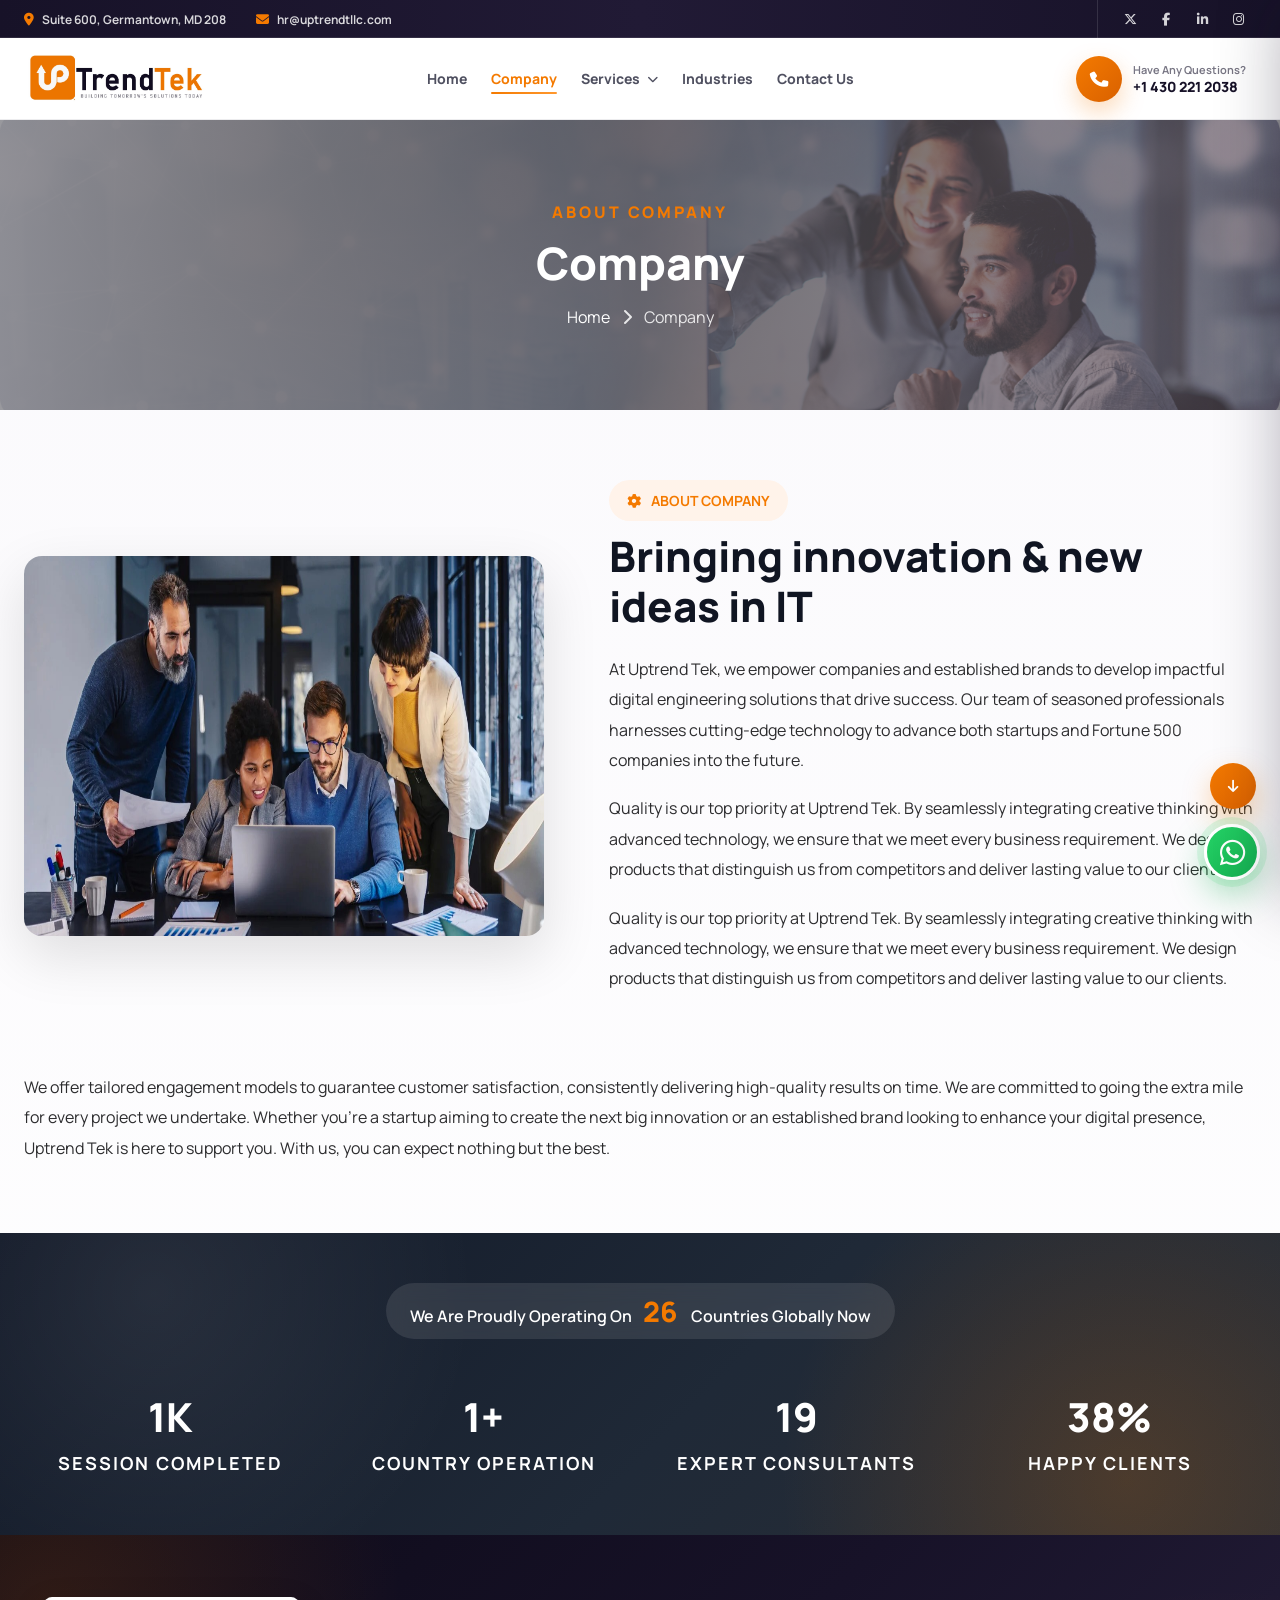
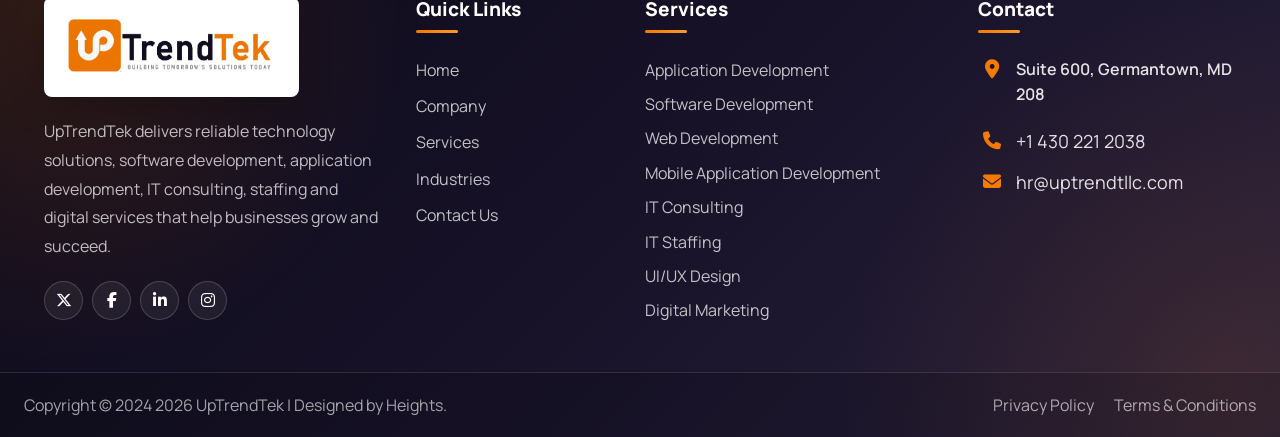
==== about.html @ aebe97e7 "first commit" ====
<!DOCTYPE html>
<html lang="en">

<head>

  <meta charset="UTF-8">

  <meta
    name="viewport"
    content="width=device-width, initial-scale=1.0">

  <title>
    About Company | UpTrendTek
  </title>
<link
  rel="icon"
  type="image/jpg"
  sizes="32x32"
  href="assets/logo.jpg"
>

  <meta
    name="description"
    content="Learn more about UpTrendTek and our technology expertise.">

  <!-- Google Font -->

  <link rel="preconnect"
    href="https://fonts.googleapis.com">

  <link rel="preconnect"
    href="https://fonts.gstatic.com"
    crossorigin>

  <link
    href="https://fonts.googleapis.com/css2?family=Manrope:wght@300;400;500;600;700;800&display=swap"
    rel="stylesheet">

  <!-- Font Awesome -->

  <link
    rel="stylesheet"
    href="https://cdnjs.cloudflare.com/ajax/libs/font-awesome/6.6.0/css/all.min.css">

  <!-- Common CSS -->

  <link
    rel="stylesheet"
    href="css/common.css">

  <link
    rel="stylesheet"
    href="css/header-footer.css">

  <!-- About CSS -->

  <link
    rel="stylesheet"
    href="css/about.css">

</head>

<body>

  <!-- Shared Header -->

  <div id="shared-header"></div>

  <main class="site-main">

    <!-- ===========================================
         BREADCRUMB
    ============================================ -->

    <section
      class="about-banner">

      <div class="about-banner-overlay"></div>

      <div
        class="container about-banner-content">

        <span class="about-banner-subtitle">

          ABOUT COMPANY

        </span>

        <h1>

          Company

        </h1>

        <nav
          class="about-breadcrumb">

          <a href="index.html">

            Home

          </a>

          <span>

            <i class="fa-solid fa-chevron-right"></i>

          </span>

          <span>

            Company

          </span>

        </nav>

      </div>

    </section>

    <!-- ===========================================
         ABOUT SECTION
    ============================================ -->

    <section
      class="about-company section-spacing">

      <div class="container">

        <div
          class="about-grid">

          <!-- LEFT -->

          <div
            class="about-image">

            <img
              src="assets/about/about-company.jpg"
              alt="About UpTrendTek">

          </div>

          <!-- RIGHT -->

          <div
            class="about-content">

            <span
              class="section-tag">

              <i class="fa-solid fa-gear"></i>

              ABOUT COMPANY

            </span>

            <h2>

              Bringing innovation &
              new ideas in IT

            </h2>

            <p>

              At Uptrend Tek, we empower companies and established brands to develop impactful digital engineering solutions that drive success. Our team of seasoned professionals harnesses cutting-edge technology to advance both startups and Fortune 500 companies into the future.

            </p>

            <p>

              Quality is our top priority at Uptrend Tek. By seamlessly integrating creative thinking with advanced technology, we ensure that we meet every business requirement. We design products that distinguish us from competitors and deliver lasting value to our clients.

            </p>

            <p>

              Quality is our top priority at Uptrend Tek. By seamlessly integrating creative thinking with advanced technology, we ensure that we meet every business requirement. We design products that distinguish us from competitors and deliver lasting value to our clients.

            </p>

          </div>

        </div>

        <!-- FULL WIDTH CONTENT -->

        <div
          class="about-full-content">

          <p>

            We offer tailored engagement models to guarantee customer satisfaction, consistently delivering high-quality results on time. We are committed to going the extra mile for every project we undertake. Whether you're a startup aiming to create the next big innovation or an established brand looking to enhance your digital presence, Uptrend Tek is here to support you. With us, you can expect nothing but the best.

          </p>

        </div>

      </div>

    </section>

    <!-- ===========================================
         COUNTERS
    ============================================ -->

    <section
      class="about-counter-section">

      <div
        class="counter-overlay"></div>

      <div class="container">

        <div
          class="country-strip">

          We Are Proudly Operating On

          <span>

            26

          </span>

          Countries Globally Now

        </div>

        <div
          class="counter-grid">

          <!-- Counter -->

          <div
            class="counter-item">

            <h2
              class="counter"
              data-target="5000">

              0

            </h2>

            <h4>

              SESSION COMPLETED

            </h4>

          </div>

          <!-- Counter -->

          <div
            class="counter-item">

            <h2
              class="counter"
              data-target="5">

              0

            </h2>

            <h4>

              COUNTRY OPERATION

            </h4>

          </div>

          <!-- Counter -->

          <div
            class="counter-item">

            <h2
              class="counter"
              data-target="50">

              0

            </h2>

            <h4>

              EXPERT CONSULTANTS

            </h4>

          </div>

          <!-- Counter -->

          <div
            class="counter-item">

            <h2
              class="counter"
              data-target="100">

              0

            </h2>

            <h4>

              HAPPY CLIENTS

            </h4>

          </div>

        </div>

      </div>

    </section>

  </main>

  <!-- Shared Footer -->

  <div id="shared-footer"></div>

  <!-- JS -->

  <script src="js/shared.js"></script>

  <script src="js/about.js"></script>

</body>

</html>
---- css/common.css ----
/* =========================================================
   UPTRENTEK COMMON CSS
   Logo Theme:
   Orange + Deep Navy + White
========================================================= */

:root {
  /* Brand colors */

  --primary-dark: #110d22;
  --primary-dark-soft: #1c1730;

  --navy: #171228;
  --navy-light: #28213f;
  --navy-soft: #342b4c;

  --orange: #f47a00;
  --orange-dark: #d96100;
  --orange-light: #ff982e;
  --orange-soft: #fff1e5;
  --orange-soft-2: #fff8f2;

  --white: #ffffff;
  --black: #111111;

  /* Text */

  --text-dark: #171228;
  --text-heading: #110d22;
  --text-body: #5e6070;
  --text-muted: #858593;

  /* Background */

  --surface: #ffffff;
  --surface-alt: #faf9fc;
  --surface-soft: #fffaf6;

  /* Border */

  --border: #ece9f0;
  --border-dark: #d9d4df;

  /* Status */

  --success: #15803d;
  --danger: #c2410c;

  /* Shadow */

  --shadow:
    0 18px 45px rgba(17, 13, 34, 0.1);

  --shadow-hover:
    0 24px 55px rgba(17, 13, 34, 0.16);

  /* Header size */

  --top-header-height: 38px;
  --main-header-height: 82px;
  --full-header-height: 120px;

  /* Common */

  --container-width: 1380px;
  --transition: 0.28s ease;

  color-scheme: light;
}

/* =========================================================
   OPTIONAL DARK THEME
========================================================= */

:root[data-theme="dark"] {
  --primary-dark: #0c0916;
  --primary-dark-soft: #161121;

  --navy: #f6f2fb;
  --navy-light: #e7e0ef;
  --navy-soft: #342b4c;

  --orange: #ff8a1f;
  --orange-dark: #e76c00;
  --orange-light: #ffa149;
  --orange-soft: #362214;
  --orange-soft-2: #211811;

  --white: #f8f5fb;
  --black: #050505;

  --text-dark: #f8f5fb;
  --text-heading: #ffffff;
  --text-body: #c3bccb;
  --text-muted: #97909e;

  --surface: #171220;
  --surface-alt: #201928;
  --surface-soft: #261b15;

  --border: #372e42;
  --border-dark: #4a3f56;

  --shadow:
    0 18px 45px rgba(0, 0, 0, 0.34);

  --shadow-hover:
    0 24px 55px rgba(0, 0, 0, 0.46);

  color-scheme: dark;
}

/* =========================================================
   RESET
========================================================= */

*,
*::before,
*::after {
  box-sizing: border-box;
}

html {
  min-height: 100%;
  scroll-behavior: smooth;
}

body {
  min-height: 100%;
  margin: 0;

  overflow-x: hidden;

  color: var(--text-body);

  background:
    linear-gradient(
      180deg,
      var(--surface-alt) 0%,
      var(--surface) 100%
    );

  font-family:
    "Manrope",
    "Segoe UI",
    Arial,
    sans-serif;

  font-size: 16px;
  line-height: 1.65;

  transition:
    color var(--transition),
    background-color var(--transition);
}

body.menu-open {
  overflow: hidden;
}

img {
  display: block;
  max-width: 100%;
}

a {
  color: inherit;
  text-decoration: none;
}

button,
input,
select,
textarea {
  font: inherit;
}

button {
  cursor: pointer;
}

ul,
ol {
  margin-top: 0;
}

h1,
h2,
h3,
h4,
h5,
h6 {
  color: var(--text-heading);
  font-weight: 800;
  line-height: 1.2;
}

p {
  margin-top: 0;
}

/* =========================================================
   PAGE WRAPPER
========================================================= */

.site-wrapper {
  min-height: 100vh;

  display: flex;
  flex-direction: column;
}

.site-main {
  flex: 1;

  /*
    Header fixed kabatti main content header kindha
    start avvadaniki ee padding required.
  */

  padding-top: var(--full-header-height);
}

/*
  Mee body ki direct padding-top already apply chesthe,
  site-main padding duplicate avvakunda body padding remove cheyyandi.
*/

body:has(.site-main) {
  padding-top: 0;
}

/* =========================================================
   CONTAINERS
========================================================= */

.container,
.lares-container {
  width: min(
    var(--container-width),
    calc(100% - 48px)
  );

  margin-left: auto;
  margin-right: auto;
}

/* =========================================================
   COMMON GRID
========================================================= */

.grid {
  display: grid;
  gap: 2rem;
}

.grid.two-col {
  grid-template-columns:
    repeat(2, minmax(0, 1fr));
}

.cards-grid {
  display: grid;
  gap: 1.4rem;
}

.cards-grid.three-col {
  grid-template-columns:
    repeat(3, minmax(0, 1fr));
}

.cards-grid.four-col {
  grid-template-columns:
    repeat(4, minmax(0, 1fr));
}

/* =========================================================
   SECTION SPACING
========================================================= */

.section-spacing {
  padding: 5.5rem 0;
}

section[id] {
  scroll-margin-top:
    calc(var(--full-header-height) + 20px);
}

/* =========================================================
   SECTION HEADING
========================================================= */

.section-heading {
  margin-bottom: 2rem;
}

.section-heading.centered {
  max-width: 780px;

  margin-left: auto;
  margin-right: auto;

  text-align: center;
}

.section-heading h2,
.page-banner h1,
.hero-content h1,
.about-overview h2,
.cta-card h2 {
  color: var(--text-heading);
  line-height: 1.15;
}

.section-heading h2 {
  margin: 0;

  font-size:
    clamp(1.9rem, 3vw, 2.75rem);
}

.section-heading p {
  max-width: 720px;

  margin-top: 1rem;
  margin-bottom: 0;

  color: var(--text-body);
}

.section-heading.centered p {
  margin-left: auto;
  margin-right: auto;
}

/* =========================================================
   BADGE
========================================================= */

.badge {
  display: inline-flex;
  align-items: center;
  justify-content: center;

  margin-bottom: 1rem;
  padding: 0.55rem 0.95rem;

  border:
    1px solid rgba(244, 122, 0, 0.24);

  border-radius: 999px;

  color: var(--orange-dark);
  background: var(--orange-soft);

  font-size: 0.78rem;
  font-weight: 800;
  letter-spacing: 0.18em;
  line-height: 1.2;
  text-transform: uppercase;
}

/* =========================================================
   BUTTONS
========================================================= */

.btn {
  min-height: 48px;

  display: inline-flex;
  align-items: center;
  justify-content: center;

  gap: 9px;

  padding: 0.82rem 1.35rem;

  border:
    1px solid transparent;

  border-radius: 8px;

  font-weight: 800;
  line-height: 1.2;

  transition:
    color var(--transition),
    background-color var(--transition),
    border-color var(--transition),
    transform var(--transition),
    box-shadow var(--transition);
}

.btn:hover {
  transform: translateY(-2px);
}

.btn-primary {
  color: var(--white);

  background:
    linear-gradient(
      135deg,
      var(--orange),
      var(--orange-dark)
    );

  box-shadow:
    0 12px 28px rgba(244, 122, 0, 0.28);
}

.btn-primary:hover {
  color: var(--white);

  background:
    linear-gradient(
      135deg,
      var(--orange-light),
      var(--orange)
    );

  box-shadow:
    0 16px 34px rgba(244, 122, 0, 0.36);
}

.btn-secondary {
  color: var(--navy);

  border-color:
    rgba(23, 18, 40, 0.16);

  background: var(--white);
}

.btn-secondary:hover {
  color: var(--orange-dark);

  border-color:
    rgba(244, 122, 0, 0.38);

  background: var(--orange-soft);
}

.btn-outline {
  color: var(--orange-dark);

  border-color:
    rgba(244, 122, 0, 0.35);

  background: transparent;
}

.btn-outline:hover {
  color: var(--white);

  border-color: var(--orange);

  background: var(--orange);
}

/* =========================================================
   CARDS
========================================================= */

.info-card,
.feature-card,
.process-card,
.service-card,
.contact-card,
.faq-item,
.cta-card,
.overview-visual,
.hero-visual,
.stat-card {
  border:
    1px solid var(--border);

  border-radius: 18px;

  background: var(--surface);

  box-shadow: var(--shadow);

  transition:
    transform var(--transition),
    background-color var(--transition),
    border-color var(--transition),
    box-shadow var(--transition);
}

.info-card:hover,
.feature-card:hover,
.process-card:hover,
.service-card:hover,
.contact-card:hover,
.faq-item:hover {
  border-color:
    rgba(244, 122, 0, 0.3);

  transform: translateY(-5px);

  box-shadow: var(--shadow-hover);
}

/* =========================================================
   COMMON CARD ICON
========================================================= */

.card-icon,
.feature-icon,
.service-icon,
.contact-icon {
  display: inline-flex;
  align-items: center;
  justify-content: center;

  width: 54px;
  height: 54px;

  border-radius: 12px;

  color: var(--white);

  background:
    linear-gradient(
      135deg,
      var(--orange),
      var(--orange-dark)
    );

  box-shadow:
    0 10px 24px rgba(244, 122, 0, 0.25);
}

/* =========================================================
   FORMS
========================================================= */

.form-status {
  margin-top: 1rem;

  font-weight: 700;
}

.form-status.success {
  color: var(--success);
}

.form-status.error {
  color: var(--danger);
}

input,
select,
textarea {
  width: 100%;

  padding: 0.9rem 1rem;

  border:
    1px solid var(--border-dark);

  border-radius: 10px;

  color: var(--text-dark);

  background: var(--surface-alt);

  transition:
    color var(--transition),
    background-color var(--transition),
    border-color var(--transition),
    box-shadow var(--transition);
}

textarea {
  min-height: 145px;
  resize: vertical;
}

input::placeholder,
textarea::placeholder {
  color: var(--text-muted);
}

input:focus,
select:focus,
textarea:focus {
  outline: none;

  border-color: var(--orange);

  box-shadow:
    0 0 0 3px rgba(244, 122, 0, 0.14);
}

label {
  display: block;

  margin-bottom: 0.45rem;

  color: var(--text-heading);

  font-weight: 750;
}

.field-group,
.checkbox-group {
  margin-bottom: 1rem;
}

.checkbox-group {
  display: flex;
  align-items: flex-start;

  gap: 0.65rem;
}

.checkbox-group input {
  width: auto;

  margin-top: 0.25rem;

  accent-color: var(--orange);
}

.error-message {
  min-height: 1.1rem;

  margin-top: 0.4rem;

  color: var(--danger);

  font-size: 0.88rem;
}

/* =========================================================
   TABLE
========================================================= */

table {
  width: 100%;

  border-collapse: collapse;

  color: var(--text-body);
}

th,
td {
  padding: 13px 15px;

  border-bottom:
    1px solid var(--border);

  text-align: left;
}

th {
  color: var(--text-heading);
  background: var(--orange-soft);

  font-weight: 800;
}

/* =========================================================
   SELECTION
========================================================= */

::selection {
  color: var(--white);
  background: var(--orange);
}

/* =========================================================
   ACCESSIBILITY
========================================================= */

.skip-link {
  position: absolute;

  top: 0;
  left: -9999px;
}

.skip-link:focus {
  top: 1rem;
  left: 1rem;

  z-index: 20000;

  padding: 0.75rem 1rem;

  border-radius: 8px;

  color: var(--white);
  background: var(--navy);
}

:focus-visible {
  outline:
    3px solid rgba(244, 122, 0, 0.55);

  outline-offset: 3px;
}

/* =========================================================
   REVEAL ANIMATION
========================================================= */

.reveal {
  opacity: 0;

  transform: translateY(24px);

  transition:
    opacity 0.7s ease,
    transform 0.7s ease;
}

.reveal.is-visible {
  opacity: 1;

  transform: translateY(0);
}

/* =========================================================
   REDUCED MOTION
========================================================= */

@media (prefers-reduced-motion: reduce) {
  *,
  *::before,
  *::after {
    animation-duration:
      0.01ms !important;

    animation-iteration-count:
      1 !important;

    transition-duration:
      0.01ms !important;

    scroll-behavior:
      auto !important;
  }
}

/* =========================================================
   RESPONSIVE - LARGE TABLET
========================================================= */

@media (max-width: 1199px) {
  .cards-grid.three-col {
    grid-template-columns:
      repeat(2, minmax(0, 1fr));
  }

  .cards-grid.four-col {
    grid-template-columns:
      repeat(2, minmax(0, 1fr));
  }
}

/* =========================================================
   RESPONSIVE - TABLET
========================================================= */

@media (max-width: 991px) {
  :root {
    --top-header-height: 38px;
    --main-header-height: 76px;
    --full-header-height: 114px;
  }

  .grid.two-col {
    grid-template-columns: 1fr;
  }

  .cards-grid.three-col,
  .cards-grid.four-col {
    grid-template-columns:
      repeat(2, minmax(0, 1fr));
  }

  .section-spacing {
    padding: 4.4rem 0;
  }
}

/* =========================================================
   RESPONSIVE - MOBILE
========================================================= */

@media (max-width: 767px) {
  :root {
    --top-header-height: 36px;
    --main-header-height: 70px;
    --full-header-height: 106px;
  }

  .container,
  .lares-container {
    width:
      calc(100% - 28px);
  }

  .cards-grid.three-col,
  .cards-grid.four-col {
    grid-template-columns: 1fr;
  }

  .section-spacing {
    padding: 3.4rem 0;
  }

  .section-heading h2 {
    font-size:
      clamp(1.75rem, 8vw, 2.25rem);
  }

  .btn {
    min-height: 46px;

    padding:
      0.78rem 1.15rem;
  }
}

/* =========================================================
   SMALL MOBILE
========================================================= */

@media (max-width: 480px) {
  .container,
  .lares-container {
    width:
      calc(100% - 22px);
  }

  .section-spacing {
    padding: 3rem 0;
  }
}
---- css/header-footer.css ----
body {
  padding-top: var(--full-header-height);
}

body:has(.site-main) {
  padding-top: 0;
}

/* =========================================================
   FIXED HEADER
========================================================= */

.site-header {
  position: fixed;

  top: 0;
  left: 0;
  right: 0;

  z-index: 9999;

  width: 100%;
}

.site-header.scrolled .main-header {
  box-shadow:
    0 12px 35px rgba(17, 13, 34, 0.12);
}

/* =========================================================
   TOP HEADER
========================================================= */

.top-header {
  position: relative;

  height: var(--top-header-height);

  color: var(--white);

  background:
    linear-gradient(
      90deg,
      #171228 0%,
      #211a35 50%,
      #171228 100%
    );
}

.top-header::after {
  content: "";

  position: absolute;

  left: 0;
  bottom: 0;

  width: 100%;
  height: 1px;

  background:
    rgba(255, 255, 255, 0.1);
}

.top-header-inner {
  height: 100%;

  display: flex;
  align-items: center;
  justify-content: space-between;

  gap: 28px;
}

/* =========================================================
   TOP HEADER CONTACT
========================================================= */

.top-header-contact {
  min-width: 0;

  display: flex;
  align-items: center;

  gap: 30px;
}

.top-header-contact a {
  min-width: 0;

  display: inline-flex;
  align-items: center;

  gap: 8px;

  color:
    rgba(255, 255, 255, 0.84);

  font-size: 12px;
  font-weight: 650;
  line-height: 1.25;

  white-space: nowrap;

  transition:
    color var(--transition),
    transform var(--transition);
}

.top-header-contact a:hover {
  color: var(--white);

  transform: translateY(-1px);
}

.top-header-contact i {
  color: var(--orange);

  font-size: 13px;
}

/* =========================================================
   TOP HEADER SOCIAL LINKS
========================================================= */

.top-header-socials {
  height: 100%;

  display: flex;
  align-items: center;

  padding-left: 14px;

  border-left:
    1px solid rgba(255, 255, 255, 0.12);
}

.top-header-socials a {
  width: 36px;
  height: 36px;

  display: inline-flex;
  align-items: center;
  justify-content: center;

  color:
    rgba(255, 255, 255, 0.82);

  font-size: 13px;

  transition:
    color var(--transition),
    background-color var(--transition),
    transform var(--transition);
}

.top-header-socials a:hover {
  color: var(--white);

  background:
    rgba(244, 122, 0, 0.95);

  transform: translateY(-1px);
}

/* =========================================================
   MAIN HEADER
========================================================= */

.main-header {
  position: relative;

  height: var(--main-header-height);

  border-bottom:
    1px solid rgba(23, 18, 40, 0.08);

  background:
    rgba(255, 255, 255, 0.98);

  backdrop-filter: blur(15px);
  -webkit-backdrop-filter: blur(15px);

  transition:
    background-color var(--transition),
    border-color var(--transition),
    box-shadow var(--transition);
}

/* =========================================================
   HEADER CONTAINER
========================================================= */

.header-container {
  height: 100%;

  display: grid;

  grid-template-columns:
    250px
    minmax(500px, 1fr)
    250px;

  align-items: center;

  gap: 28px;
}

/* =========================================================
   LOGO
========================================================= */

.brand-logo {
  min-width: 0;

  display: inline-flex;
  align-items: center;

  justify-self: start;
}

.brand-logo img {
  width: 230px;
  max-width: 100%;
  height: 66px;

  object-fit: contain;
  object-position: left center;

  transition:
    transform var(--transition);
}

.brand-logo:hover img {
  transform: scale(1.015);
}

/* =========================================================
   DESKTOP NAVIGATION
========================================================= */

.desktop-navigation {
  height: 100%;

  display: flex;
  align-items: center;
  justify-content: center;

  gap:clamp(30px, 2.4vw, 48px);
    /* clamp(24px, 2vw, 42px); */
}

.desktop-nav-link {
  position: relative;

  min-height:
    var(--main-header-height);

  display: inline-flex;
  align-items: center;

  gap: 7px;

  color: #4f5060;

  font-size: 18px;
  font-weight: 750;
  line-height: 1;

  white-space: nowrap;

  transition:
    color var(--transition);
}

.desktop-nav-link:hover,
.desktop-nav-link.active {
  color: var(--orange);
}

/* Active underline */

.desktop-nav-link::after {
  content: "";

  position: absolute;

  left: 50%;
  bottom: 26px;

  width: 0;
  height: 2px;

  border-radius: 999px;

  background:
    linear-gradient(
      90deg,
      var(--orange),
      var(--orange-light)
    );

  transform:
    translateX(-50%);

  transition:
    width var(--transition);
}

.desktop-nav-link:hover::after,
.desktop-nav-link.active::after {
  width: 100%;
}

.dropdown-chevron {
  font-size: 11px;
   margin-top: 1px;
  transition:
    transform var(--transition);
}

/* =========================================================
   NAVIGATION DROPDOWN WRAPPER
========================================================= */

.nav-dropdown {
  position: relative;

  height: 100%;

  display: flex;
  align-items: center;
}

.nav-dropdown:hover .dropdown-chevron,
.nav-dropdown:focus-within .dropdown-chevron {
  transform: rotate(180deg);
}

/* =========================================================
   SERVICES DROPDOWN
========================================================= */

.simple-dropdown {
  position: absolute;

  top: calc(100% - 8px);
  left: 50%;

  min-width: 340px;

  padding: 8px 0;

  border: 1px solid var(--border);

  border-radius: 8px;

  background: var(--white);

  box-shadow:
    0 22px 55px rgba(17, 13, 34, 0.18);

  opacity: 0;
  visibility: hidden;
  pointer-events: none;

  transform:
    translate(-50%, 14px);

  transition:
    opacity 0.22s ease,
    visibility 0.22s ease,
    transform 0.22s ease;
}

/* Small top arrow */

.simple-dropdown::before {
  content: "";

  position: absolute;

  top: -8px;
  left: 50%;

  width: 13px;
  height: 13px;

  border-top:
    1px solid var(--orange);

  border-left:
    1px solid var(--orange);

  background: var(--white);

  transform:
    translateX(-50%)
    rotate(45deg);
}

.nav-dropdown:hover .simple-dropdown,
.nav-dropdown:focus-within .simple-dropdown {
  opacity: 1;
  visibility: visible;
  pointer-events: auto;

  transform:
    translate(-50%, 0);
}

/* =========================================================
   SERVICES DROPDOWN LINKS
========================================================= */

.simple-dropdown-link {
  position: relative;

  min-height: 48px;

  display: flex;
  align-items: center;

  padding:
    10px 24px
    10px 34px;

  border-bottom:
    1px solid #f0edf3;

  color: #565b6b;

  font-size: 15px;
  font-weight: 700;
  line-height: 1.4;

  transition:
    color var(--transition),
    background-color var(--transition),
    padding-left var(--transition);
}

.simple-dropdown-link:last-child {
  border-bottom: 0;
}

.simple-dropdown-link::before {
  content: "";

  position: absolute;

  left: 19px;

  width: 5px;
  height: 5px;

  border-radius: 50%;

  background: var(--orange);

  opacity: 0;

  transform: scale(0);

  transition:
    opacity var(--transition),
    transform var(--transition);
}

.simple-dropdown-link:hover {
  padding-left: 40px;

  color: var(--orange-dark);

  background:
    linear-gradient(
      90deg,
      var(--orange-soft),
      var(--white)
    );
}

.simple-dropdown-link:hover::before {
  opacity: 1;

  transform: scale(1);
}

/* =========================================================
   RIGHT PHONE CARD
========================================================= */

.header-phone-card {
  min-width: 0;

  display: inline-flex;
  align-items: center;

  justify-self: end;

  gap: 11px;

  padding: 6px 10px 6px 6px;

  border-radius: 10px;

  transition:
    background-color var(--transition),
    transform var(--transition);
}

.header-phone-card:hover {
  background: var(--orange-soft);

  transform: translateY(-1px);
}

.header-phone-icon {
  width: 46px;
  height: 46px;

  flex-shrink: 0;

  display: inline-flex;
  align-items: center;
  justify-content: center;

  border-radius: 50%;

  color: var(--white);

  background:
    linear-gradient(
      135deg,
      var(--orange),
      var(--orange-dark)
    );

  font-size: 17px;

  box-shadow:
    0 10px 24px rgba(244, 122, 0, 0.28);
}

.header-phone-icon i {
  transform: rotate(-10deg);
}

.header-phone-content {
  min-width: 0;

  display: grid;

  gap: 2px;
}

.header-phone-content small {
  color: #777583;

  font-size: 11px;
  font-weight: 650;
  line-height: 1.2;

  white-space: nowrap;
}

.header-phone-content strong {
  color: var(--navy);

  font-size: 15px;
  font-weight: 850;
  line-height: 1.25;

  white-space: nowrap;
}

.header-phone-card:hover
.header-phone-content strong {
  color: var(--orange-dark);
}

/* =========================================================
   MOBILE BUTTONS
========================================================= */

.mobile-menu-button,
.mobile-close-button,
.mobile-submenu-toggle {
  border: 0;

  cursor: pointer;
}

/* =========================================================
   MOBILE MENU BUTTON
========================================================= */

.mobile-menu-button {
  width: 44px;
  height: 44px;

  display: none;
  flex-direction: column;
  align-items: center;
  justify-content: center;

  gap: 6px;

  padding: 0;

  border-radius: 8px;

  background: var(--orange-soft);

  transition:
    background-color var(--transition);
}

.mobile-menu-button:hover {
  background: var(--orange);
}

.mobile-menu-button span {
  width: 24px;
  height: 2px;

  border-radius: 5px;

  background: var(--navy);

  transition:
    background-color var(--transition),
    opacity var(--transition),
    transform var(--transition);
}

.mobile-menu-button:hover span {
  background: var(--white);
}

.mobile-menu-button.active
span:nth-child(1) {
  transform:
    translateY(8px)
    rotate(45deg);
}

.mobile-menu-button.active
span:nth-child(2) {
  opacity: 0;
}

.mobile-menu-button.active
span:nth-child(3) {
  transform:
    translateY(-8px)
    rotate(-45deg);
}

/* =========================================================
   MOBILE MENU OVERLAY
========================================================= */

.mobile-menu-overlay {
  position: fixed;

  inset: 0;

  z-index: 1500;

  background:
    rgba(17, 13, 34, 0.68);

  backdrop-filter: blur(4px);
  -webkit-backdrop-filter: blur(4px);

  opacity: 0;
  visibility: hidden;
  pointer-events: none;

  transition:
    opacity var(--transition),
    visibility var(--transition);
}

.mobile-menu-overlay.show {
  opacity: 1;
  visibility: visible;
  pointer-events: auto;
}

/* =========================================================
   MOBILE NAVIGATION DRAWER
========================================================= */

.mobile-navigation {
  position: fixed;

  top: 0;
  right: 0;

  z-index: 1510;

  width: min(410px, 92vw);
  height: 100dvh;

  display: flex;
  flex-direction: column;

  overflow-y: auto;

  background: var(--white);

  box-shadow:
    -20px 0 60px rgba(17, 13, 34, 0.3);

  transform: translateX(105%);

  transition:
    transform 0.35s ease;
}

.mobile-navigation.open {
  transform: translateX(0);
}

/* =========================================================
   MOBILE NAVIGATION HEADER
========================================================= */

.mobile-navigation-header {
  min-height: 84px;

  display: flex;
  align-items: center;
  justify-content: space-between;

  gap: 16px;

  padding: 10px 18px;

  border-bottom:
    1px solid var(--border);

  background:
    linear-gradient(
      90deg,
      var(--white),
      var(--orange-soft-2)
    );
}

.mobile-brand-logo {
  display: inline-flex;
  align-items: center;
}

.mobile-brand-logo img {
  width: 190px;
  height: 60px;

  object-fit: contain;
  object-position: left center;
}

.mobile-close-button {
  width: 42px;
  height: 42px;

  flex-shrink: 0;

  display: inline-flex;
  align-items: center;
  justify-content: center;

  border-radius: 50%;

  color: var(--navy);

  background: var(--orange-soft);

  font-size: 19px;

  transition:
    color var(--transition),
    background-color var(--transition),
    transform var(--transition);
}

.mobile-close-button:hover {
  color: var(--white);

  background: var(--orange);

  transform: rotate(90deg);
}

/* =========================================================
   MOBILE NAVIGATION BODY
========================================================= */

.mobile-navigation-body {
  flex: 1;

  padding: 14px 20px;
}

.mobile-nav-link {
  min-height: 55px;

  display: flex;
  align-items: center;
  justify-content: space-between;

  gap: 14px;

  border-bottom:
    1px solid var(--border);

  color: var(--navy);

  font-size: 15px;
  font-weight: 750;

  transition:
    color var(--transition),
    padding-left var(--transition);
}

.mobile-nav-link i {
  color: var(--orange);

  font-size: 11px;
}

.mobile-nav-link:hover,
.mobile-nav-link.active {
  padding-left: 5px;

  color: var(--orange-dark);
}

/* =========================================================
   MOBILE DROPDOWN ROW
========================================================= */

.mobile-menu-row {
  display: grid;

  grid-template-columns:
    minmax(0, 1fr)
    48px;

  align-items: center;

  border-bottom:
    1px solid var(--border);
}

.mobile-menu-row .mobile-nav-link {
  border-bottom: 0;
}

.mobile-submenu-toggle {
  width: 40px;
  height: 40px;

  display: inline-flex;
  align-items: center;
  justify-content: center;

  border-radius: 8px;

  color: var(--navy);

  background: var(--orange-soft);

  transition:
    color var(--transition),
    background-color var(--transition);
}

.mobile-submenu-toggle:hover {
  color: var(--white);

  background: var(--orange);
}

.mobile-submenu-toggle i {
  transition:
    transform var(--transition);
}

.mobile-submenu-toggle.active i {
  transform: rotate(180deg);
}

/* =========================================================
   MOBILE SUBMENU
========================================================= */

.mobile-submenu-list {
  max-height: 0;

  overflow: hidden;

  padding-left: 8px;

  opacity: 0;

  transition:
    max-height 0.42s ease,
    opacity 0.28s ease,
    padding 0.28s ease;
}

.mobile-submenu-list.open {
  max-height: 750px;

  padding-top: 7px;
  padding-bottom: 12px;

  opacity: 1;
}

.mobile-submenu-link {
  min-height: 45px;

  display: flex;
  align-items: center;
  justify-content: space-between;

  gap: 12px;

  padding: 8px 11px;

  border-bottom:
    1px solid #f1edf3;

  color: var(--text-body);

  font-size: 13px;
  font-weight: 650;
  line-height: 1.4;

  transition:
    color var(--transition),
    background-color var(--transition),
    padding-left var(--transition);
}

.mobile-submenu-link i {
  color: var(--orange);

  font-size: 9px;
}

.mobile-submenu-link:hover {
  padding-left: 16px;

  color: var(--orange-dark);

  background: var(--orange-soft);
}

/* =========================================================
   MOBILE NAVIGATION FOOTER
========================================================= */

.mobile-navigation-footer {
  display: grid;

  gap: 11px;

  padding: 22px 20px;

  color: var(--white);

  background:
    radial-gradient(
      circle at 100% 0%,
      rgba(244, 122, 0, 0.24),
      transparent 42%
    ),
    linear-gradient(
      135deg,
      #110d22,
      #27203c
    );
}

.mobile-navigation-footer > a {
  display: inline-flex;
  align-items: center;

  gap: 10px;

  color:
    rgba(255, 255, 255, 0.88);

  font-size: 13px;
  line-height: 1.5;

  overflow-wrap: anywhere;
}

.mobile-navigation-footer > a i {
  color: var(--orange);
}

/* =========================================================
   MOBILE SOCIAL LINKS
========================================================= */

.mobile-social-links {
  display: flex;
  align-items: center;
  flex-wrap: wrap;

  gap: 9px;

  padding-top: 13px;
  margin-top: 4px;

  border-top:
    1px solid rgba(255, 255, 255, 0.14);
}

.mobile-social-links a {
  width: 36px;
  height: 36px;

  display: inline-flex;
  align-items: center;
  justify-content: center;

  border:
    1px solid rgba(255, 255, 255, 0.16);

  border-radius: 50%;

  color: var(--white);

  background:
    rgba(255, 255, 255, 0.07);

  transition:
    background-color var(--transition),
    border-color var(--transition),
    transform var(--transition);
}

.mobile-social-links a:hover {
  border-color: var(--orange);

  background: var(--orange);

  transform: translateY(-3px);
}

/* =========================================================
   FOOTER
========================================================= */

.site-footer {
  position: relative;

  overflow: hidden;

  margin-top: auto;
  padding-top: 62px;

  color: var(--white);

  background:
    radial-gradient(
      circle at 4% 15%,
      rgba(244, 122, 0, 0.15),
      transparent 27%
    ),
    radial-gradient(
      circle at 96% 88%,
      rgba(244, 122, 0, 0.11),
      transparent 30%
    ),
    linear-gradient(
      135deg,
      #0d0a18 0%,
      #171228 50%,
      #27203c 100%
    );
}


/* =========================================================
   FOOTER MAIN GRID
========================================================= */

.footer-main-grid {
  position: relative;

  z-index: 1;

  display: grid;

  grid-template-columns:
    1.3fr
    0.75fr
    1.15fr
    1fr;

  gap: 48px;

  padding:
    0 20px 48px;
}

.footer-main-grid > * {
  min-width: 0;
}

/* =========================================================
   FOOTER COMPANY COLUMN
========================================================= */

.footer-logo-box {
  width: 255px;
  min-height: 100px;

  display: flex;
  align-items: center;
  justify-content: center;

  margin-bottom: 20px;
  padding: 10px;

  border:
    1px solid rgba(255, 255, 255, 0.15);

  border-radius: 8px;

  background: var(--white);

  box-shadow:
    0 14px 34px rgba(0, 0, 0, 0.24);

  transition:
    transform var(--transition),
    box-shadow var(--transition);
}

.footer-logo-box:hover {
  transform: translateY(-3px);

  box-shadow:
    0 18px 40px rgba(0, 0, 0, 0.3);
}

.footer-logo {
  width: 228px;
  max-height: 78px;

  object-fit: contain;
}

.footer-description {
  max-width: 350px;

  margin: 0 0 20px;

  color:
    rgba(255, 255, 255, 0.72);

  font-size: 16px;
  line-height: 1.8;
}

/* =========================================================
   FOOTER HEADINGS
========================================================= */

.footer-column h3 {
  position: relative;

  margin: 0 0 24px;
  padding-bottom: 11px;

  color: var(--white);

  font-size: 19px;
  font-weight: 800;
  line-height: 1.3;
}

.footer-column h3::after {
  content: "";

  position: absolute;

  left: 0;
  bottom: 0;

  width: 42px;
  height: 3px;

  border-radius: 999px;

  background:
    linear-gradient(
      90deg,
      var(--orange),
      var(--orange-light)
    );
}

/* =========================================================
   FOOTER LINKS
========================================================= */

.footer-links-list,
.footer-contact-list {
  margin: 0;
  padding: 0;

  list-style: none;
}

.footer-links-list {
  display: grid;

  gap: 10px;
}

.footer-links-list a {
  position: relative;

  display: inline-flex;
  align-items: flex-start;

  color:
    rgba(255, 255, 255, 0.74);

  font-size: 16px;
  line-height: 1.5;

  overflow-wrap: anywhere;

  transition:
    color var(--transition),
    padding-left var(--transition),
    transform var(--transition);
}

.footer-links-list a::before {
  content: "";

  position: absolute;

  left: 0;
  top: 8px;

  width: 5px;
  height: 5px;

  border-radius: 50%;

  background: var(--orange);

  opacity: 0;

  transition:
    opacity var(--transition);
}

.footer-links-list a:hover {
  padding-left: 13px;

  color: var(--white);

  transform: translateX(2px);
}

.footer-links-list a:hover::before {
  opacity: 1;
}

.footer-services-list {
  gap: 8px;
}

.footer-services-list a {
  font-size: 16px;
}

/* =========================================================
   FOOTER SOCIAL LINKS
========================================================= */

.footer-social-links {
  display: flex;
  align-items: center;
  flex-wrap: wrap;

  gap: 9px;
}

.footer-social-links a {
  width: 39px;
  height: 39px;

  display: inline-flex;
  align-items: center;
  justify-content: center;

  border:
    1px solid rgba(255, 255, 255, 0.17);

  border-radius: 50%;

  color: var(--white);

  background:
    rgba(255, 255, 255, 0.06);

  transition:
    color var(--transition),
    background-color var(--transition),
    border-color var(--transition),
    transform var(--transition);
}

.footer-social-links a:hover {
  color: var(--white);

  border-color: var(--orange);

  background: var(--orange);

  transform: translateY(-4px);
}

/* LinkedIn */

.footer-social-links a:nth-child(3):hover {
  border-color: #0a66c2;

  background: #0a66c2;
}

/* =========================================================
   FOOTER ADDRESS
========================================================= */

.footer-address-row {
  display: grid;

  grid-template-columns:
    28px
    minmax(0, 1fr);

  align-items: flex-start;

  gap: 10px;

  margin-bottom: 20px;
}

.footer-address-icon {
  width: 28px;
  min-height: 28px;

  display: inline-flex;
  align-items: flex-start;
  justify-content: center;

  padding-top: 3px;
}

.footer-address-icon i {
  color: var(--orange);

  font-size: 19px;
}

.footer-address {
  max-width: 270px;

  margin: 0;

  color:
    rgba(255, 255, 255, 0.88);

  font-size: 16px;
  font-weight: 600;
  line-height: 1.6;

  transition:
    color var(--transition);
}

.footer-address:hover {
  color: var(--orange-light);
}

/* =========================================================
   FOOTER CONTACT LIST
========================================================= */

.footer-contact-list {
  display: grid;

  gap: 14px;
}

.footer-contact-list li {
  display: grid;

  grid-template-columns:
    28px
    minmax(0, 1fr);

  align-items: center;

  gap: 10px;
}

.footer-contact-list i {
  color: var(--orange);

  font-size: 18px;

  text-align: center;
}

.footer-contact-list a {
  color:
    rgba(255, 255, 255, 0.87);

  font-size: 18px;
  line-height: 1.5;

  overflow-wrap: anywhere;

  transition:
    color var(--transition);
}

.footer-contact-list a:hover {
  color: var(--orange-light);
}

/* =========================================================
   FOOTER BOTTOM
========================================================= */

.footer-bottom {
  position: relative;

  z-index: 1;

  min-height: 64px;

  border-top:
    1px solid rgba(255, 255, 255, 0.12);

  background:
    rgba(0, 0, 0, 0.14);
}

.footer-bottom-inner {
  min-height: 64px;

  display: flex;
  align-items: center;
  justify-content: space-between;

  gap: 24px;
}

.footer-bottom p {
  margin: 0;

  color:
    rgba(255, 255, 255, 0.62);

  font-size: 16px;
  line-height: 1.5;
}

.footer-bottom-links {
  display: flex;
  align-items: center;
  flex-wrap: wrap;

  gap: 20px;
}

.footer-bottom-links a {
  color:
    rgba(255, 255, 255, 0.62);

  font-size: 16px;

  transition:
    color var(--transition);
}

.footer-bottom-links a:hover {
  color: var(--orange);
}

/* =========================================================
   WHATSAPP FLOATING BUTTON
========================================================= */

.whatsapp-chat-button {
  position: fixed;

  right: 20px;
  bottom: 20px;

  z-index: 1600;

  display: inline-flex;
  align-items: center;
  justify-content: center;
}

.whatsapp-icon-ring {
  width: 56px;
  height: 56px;

  display: inline-flex;
  align-items: center;
  justify-content: center;

  border:
    3px solid var(--white);

  border-radius: 50%;

  color: var(--white);

  background:
    linear-gradient(
      135deg,
      #25d366,
      #14ad50
    );

  font-size: 29px;

  box-shadow:
    0 14px 34px rgba(20, 173, 80, 0.38),
    0 0 0 7px rgba(37, 211, 102, 0.12);

  transition:
    transform var(--transition),
    box-shadow var(--transition);
}

.whatsapp-chat-button:hover
.whatsapp-icon-ring {
  transform:
    translateY(-4px)
    scale(1.04);

  box-shadow:
    0 17px 40px rgba(20, 173, 80, 0.48),
    0 0 0 10px rgba(37, 211, 102, 0.13);
}

/* =========================================================
   WHATSAPP TOOLTIP
========================================================= */

.floating-tooltip {
  position: absolute;

  top: 50%;
  right: 70px;

  min-width: max-content;

  padding: 8px 12px;

  border-radius: 7px;

  color: var(--white);
  background: var(--navy);

  font-size: 11px;
  font-weight: 700;

  box-shadow:
    0 10px 25px rgba(17, 13, 34, 0.24);

  opacity: 0;
  visibility: hidden;

  transform:
    translate(8px, -50%);

  transition:
    opacity var(--transition),
    visibility var(--transition),
    transform var(--transition);
}

.floating-tooltip::after {
  content: "";

  position: absolute;

  top: 50%;
  right: -5px;

  width: 10px;
  height: 10px;

  background: var(--navy);

  transform:
    translateY(-50%)
    rotate(45deg);
}

.whatsapp-chat-button:hover
.floating-tooltip,
.whatsapp-chat-button:focus-visible
.floating-tooltip {
  opacity: 1;
  visibility: visible;

  transform:
    translate(0, -50%);
}

/* =========================================================
   SCROLL BUTTON
========================================================= */

.scroll-direction-button {
  position: fixed;

  right: 24px;
  bottom: 91px;

  z-index: 1590;

  width: 46px;
  height: 46px;

  display: inline-flex;
  align-items: center;
  justify-content: center;

  border: 0;

  border-radius: 50%;

  color: var(--white);

  background:
    linear-gradient(
      135deg,
      var(--orange),
      var(--orange-dark)
    );

  cursor: pointer;

  box-shadow:
    0 12px 28px rgba(244, 122, 0, 0.34);

  transition:
    transform var(--transition),
    box-shadow var(--transition);
}

.scroll-direction-button:hover {
  transform: translateY(-4px);

  box-shadow:
    0 16px 34px rgba(244, 122, 0, 0.42);
}

.scroll-direction-button i {
  font-size: 14px;
}

/* =========================================================
   RESPONSIVE - LARGE LAPTOP
========================================================= */

@media (max-width: 1450px) {
  .header-container {
    grid-template-columns:
      225px
      minmax(470px, 1fr)
      225px;

    gap: 22px;
  }

  .brand-logo img {
    width: 215px;
  }

  .desktop-navigation {
    gap: 24px;
  }

  .desktop-nav-link {
    font-size: 14px;
  }

  .header-phone-content strong {
    font-size: 14px;
  }

  .footer-main-grid {
    gap: 36px;
  }
}

/* =========================================================
   RESPONSIVE - SMALL LAPTOP
========================================================= */

@media (max-width: 1220px) {
  .header-container {
    grid-template-columns:
      205px
      minmax(430px, 1fr)
      205px;

    gap: 16px;
  }

  .brand-logo img {
    width: 198px;
  }

  .desktop-navigation {
    gap: 17px;
  }

  .desktop-nav-link {
    font-size: 13px;
  }

  .header-phone-icon {
    width: 42px;
    height: 42px;

    font-size: 15px;
  }

  .header-phone-content small {
    font-size: 10px;
  }

  .header-phone-content strong {
    font-size: 13px;
  }

  .simple-dropdown {
    min-width: 320px;
  }

  .footer-main-grid {
    gap: 26px;
  }
}

/* =========================================================
   TABLET AND MOBILE HEADER
========================================================= */

@media (max-width: 1100px) {
  .header-container {
    grid-template-columns:
      minmax(0, 1fr)
      auto;

    gap: 18px;
  }

  .brand-logo img {
    width: 210px;
    height: 60px;
  }

  .desktop-navigation,
  .header-phone-card {
    display: none;
  }

  .mobile-menu-button {
    display: flex;
  }

  .footer-main-grid {
    grid-template-columns:
      repeat(3, minmax(0, 1fr));

    gap: 40px 30px;
  }

  .footer-company-column {
    grid-column: span 2;
  }
}

/* =========================================================
   TABLET FOOTER
========================================================= */

@media (max-width: 850px) {
  .footer-main-grid {
    grid-template-columns:
      repeat(2, minmax(0, 1fr));
  }

  .footer-company-column {
    grid-column: span 2;
  }
}

/* =========================================================
   MOBILE RESPONSIVE
========================================================= */

@media (max-width: 767px) {
  .top-header-inner {
    justify-content: center;
  }

  .top-header-contact {
    width: 100%;

    justify-content: space-between;

    gap: 10px;
  }

  .top-header-contact a {
    font-size: 11px;
  }

  /*
    Mobile lo location text hide,
    location icon matrame display.
  */

  .top-header-contact
  a:first-child span {
    display: none;
  }

  .top-header-socials {
    display: none;
  }

  .header-container {
    gap: 12px;
  }

  .brand-logo img {
    width: 176px;
    height: 55px;
  }

  .mobile-menu-button {
    width: 41px;
    height: 41px;
  }

  .mobile-navigation {
    width: min(360px, 94vw);
  }

  .mobile-navigation-header {
    min-height: 78px;

    padding: 9px 16px;
  }

  .mobile-brand-logo img {
    width: 180px;
    height: 56px;
  }

  .mobile-navigation-body {
    padding: 13px 17px;
  }

  .mobile-nav-link {
    min-height: 53px;

    font-size: 14px;
  }

  .mobile-navigation-footer {
    padding: 20px 17px;
  }

  .site-footer {
    padding-top: 48px;
  }

  .footer-main-grid {
    grid-template-columns: 1fr;

    gap: 34px;

    padding:
      0 0 36px;
  }

  .footer-company-column {
    grid-column: auto;
  }

  .footer-logo-box {
    width: 230px;
    min-height: 94px;
  }

  .footer-logo {
    width: 207px;
  }

  .footer-description,
  .footer-address {
    max-width: 100%;
  }

  .footer-bottom {
    min-height: auto;
  }

  .footer-bottom-inner {
    min-height: auto;

    flex-direction: column;
    justify-content: center;

    gap: 10px;

    padding-top: 18px;
    padding-bottom: 18px;

    text-align: center;
  }

  .footer-bottom-links {
    justify-content: center;

    gap: 15px;
  }

  .whatsapp-chat-button {
    right: 13px;
    bottom: 13px;
  }

  .whatsapp-icon-ring {
    width: 52px;
    height: 52px;

    font-size: 27px;
  }

  .floating-tooltip {
    display: none;
  }

  .scroll-direction-button {
    right: 17px;
    bottom: 76px;

    width: 43px;
    height: 43px;
  }
}

/* =========================================================
   SMALL MOBILE
========================================================= */

@media (max-width: 480px) {
  .top-header-contact a {
    font-size: 10px;
  }

  .brand-logo img {
    width: 155px;
  }

  .mobile-menu-button {
    width: 39px;
    height: 39px;
  }

  .mobile-navigation {
    width: 94vw;
  }

  .mobile-brand-logo img {
    width: 164px;
  }

  .footer-logo-box {
    width: 215px;
  }

  .footer-logo {
    width: 192px;
  }

  .footer-column h3 {
    font-size: 18px;
  }
}

/* =========================================================
   VERY SMALL MOBILE
========================================================= */

@media (max-width: 360px) {
  .brand-logo img {
    width: 140px;
  }

  .top-header-contact {
    gap: 6px;
  }

  .top-header-contact a {
    font-size: 9px;
  }

  .mobile-navigation-header {
    padding-left: 12px;
    padding-right: 12px;
  }

  .mobile-navigation-body {
    padding-left: 13px;
    padding-right: 13px;
  }
}
---- css/about.css ----
.about-page{
    overflow:hidden;
    background:#fff;
}

.about-banner{
    position:relative;

    min-height:290px;

    display:flex;
    align-items:center;
    justify-content:center;

    overflow:hidden;

    color:#fff;

    background-image:url("../assets/about/about-banner.jpg");
    background-size:cover;
    background-position:center;
    background-repeat:no-repeat;
}

.about-banner::before{
    content:"";

    position:absolute;
    inset:0;

    background:
    radial-gradient(
        circle at 18% 30%,
        rgba(58, 55, 51, 0.22),
        transparent 30%
    );
}

.about-banner-overlay{

    position:absolute;
    inset:0;

    background:
    linear-gradient(
        90deg,
        rgba(145, 145, 150, 0.92),
        rgba(80, 80, 83, 0.8),
        rgba(85, 85, 89, 0.62)
    );
}

.about-banner-content{

    position:relative;
    z-index:2;

    display:flex;
    flex-direction:column;
    align-items:center;
    justify-content:center;

    text-align:center;

    padding:42px 0;
}

.about-banner-subtitle{

    color:var(--orange);

    font-size:16px;
    font-weight:800;

    letter-spacing:.18em;

    text-transform:uppercase;

    margin-bottom:10px;
}

.about-banner h1{

    color:#fff;

    margin:0 0 15px;

    font-size:clamp(2.3rem,3.5vw,2.8rem);

    font-weight:800;
}

.about-breadcrumb{

    display:flex;
    align-items:center;
    gap:12px;

    color:rgba(255,255,255,.85);

    font-size:16px;
}

.about-breadcrumb a{

    color:#fff;

    transition:.3s;
}

.about-breadcrumb a:hover{

    color:var(--orange);
}

/* =========================================================
   ABOUT COMPANY
========================================================= */

.about-company{

    padding:70px 0;
}

.about-grid{

    display:grid;

    grid-template-columns:
    520px
    1fr;

    gap:65px;

    align-items:center;
}

/* =========================================================
   IMAGE
========================================================= */

.about-image{

    overflow:hidden;

    border-radius:18px;

    box-shadow:
    0 20px 55px
    rgba(0,0,0,.12);
}

.about-image img{

    width:100%;
    height: 380px;
    display:block;

    transition:.5s;
}

.about-image:hover img{

    transform:scale(1.05);
}

/* =========================================================
   CONTENT
========================================================= */

.section-tag{

    display:inline-flex;
    align-items:center;

    gap:10px;

    padding:9px 18px;

    margin-bottom:10px;

    border-radius:40px;

    color:var(--orange);

    background:#fff3ea;

    font-size:14px;
    font-weight:700;
}

.section-tag i{

    color:var(--orange);
}

.about-content h2{

    color:#101522;

    margin:0 0 22px;

    font-size:42px;

    line-height:1.2;

    font-weight:800;
}

.about-content p{

    color:#2c2c2e;

    margin-bottom:18px;

    font-size:16px;

    line-height:1.9;
}

/* =========================================================
   FULL CONTENT
========================================================= */

.about-full-content{

    margin-top:25px;
    padding-top:35px;
}

.about-full-content p{
     color:#2c2c2e;
    font-size:16px;

    line-height:1.9;

    margin:0;
}
/* =========================================================
   COUNTER SECTION
========================================================= */
.about-counter-section{

    position:relative;

    overflow:hidden;

    padding:50px 0;

    background:
    linear-gradient(
    135deg,
    #111827 0%,
    #1f2937 55%,
    #3c3835 180%);
}
.counter-overlay {
    position: absolute;
    inset: 0;
    background:
        radial-gradient(circle at 12% 20%, rgba(255,255,255,.08), transparent 28%),
        radial-gradient(circle at 88% 82%, rgba(244,122,0,.18), transparent 30%);
}

.about-counter-section .container {
    position: relative;
    z-index: 2;
}

/* =========================================================
   COUNTRY STRIP
========================================================= */

.country-strip {

    width: fit-content;

    margin: 0 auto 15px;

    padding: 5px 24px;

    border-radius: 30px;

    background: rgba(255,255,255,.10);

    backdrop-filter: blur(10px);

    color: #ffffff;

    font-size: 16px;

    font-weight: 600;

    text-align: center;
}

.country-strip span {

    color: #f47a00;

    font-size: 28px;

    font-weight: 800;

    margin: 0 8px;
}

/* =========================================================
   COUNTER GRID
========================================================= */
.counter-grid{

    display:grid;

    grid-template-columns:repeat(4,1fr);

    gap:20px;

    align-items:center;

    text-align:center;

    margin-top:10px;
    
}
.counter-item{

    background:transparent;

    border:none;

    border-radius:0;

    padding:10px 10px;

    box-shadow:none;

    backdrop-filter:none;

    transition:.3s;
}

.counter-item:hover{

    transform:translateY(-8px);

    background:transparent;

    box-shadow:none;
}
.counter-item h2{

    font-size:40px;

    font-weight:800;

    color:#ffffff;

    line-height:1;
    margin-bottom:16px;
}
.counter-item h4{

    color:#ffffff;

    font-size:18px;

    font-weight:700;

    text-transform:uppercase;

    letter-spacing:2px;
    margin:0;
}

/* =========================================================
   RESPONSIVE
========================================================= */

@media (max-width:1200px){

.about-grid{

grid-template-columns:1fr;

gap:50px;

}

.about-image{

max-width:650px;

margin:auto;

}

.counter-grid{

grid-template-columns:repeat(2,1fr);

}

.about-content h2{

font-size:36px;

}

}

@media (max-width:768px){

.about-banner{

min-height:220px;

}

.about-banner-content{

padding:30px 0;

}

.about-banner h1{

font-size:34px;

}

.about-company{

padding:60px 0;

}

.about-grid{

gap:35px;

}

.about-content{

text-align:center;

}

.about-content h2{

font-size:30px;

}

.about-content p{

font-size:15px;

line-height:1.8;

}

.about-full-content{

margin-top:35px;

padding-top:25px;

}

.country-strip{

padding:12px 20px;

font-size:15px;

line-height:1.8;

}

.country-strip span{

font-size:24px;

}
.counter-grid{

display:grid;

grid-template-columns:repeat(2,1fr);

gap:40px 25px;

text-align:center;

}

.counter-item{

padding:10px 0;

}

.counter-item h2{

font-size:54px;

}

.counter-item h4{

font-size:15px;

line-height:1.5;

letter-spacing:1px;

}

.country-strip{

width:100%;

border-radius:10px;

padding:14px;

font-size:15px;

}
}

@media (max-width:480px){

.about-banner{

min-height:190px;

}

.about-banner-subtitle{

font-size:13px;

}

.about-banner h1{

font-size:28px;

}

.about-breadcrumb{

font-size:14px;

}

.about-content h2{

font-size:26px;

}

.about-content p{

font-size:14px;

}

.section-tag{

font-size:13px;

padding:8px 15px;

}

.country-strip{

font-size:14px;

padding:12px 16px;

}

.country-strip span{

font-size:22px;

}

.counter-grid{

grid-template-columns:repeat(2,1fr);

gap:35px 15px;

}

.counter-item h2{

font-size:46px;

}

.counter-item h4{

font-size:13px;

line-height:1.4;

letter-spacing:.5px;

}

.country-strip{

font-size:14px;

}

}
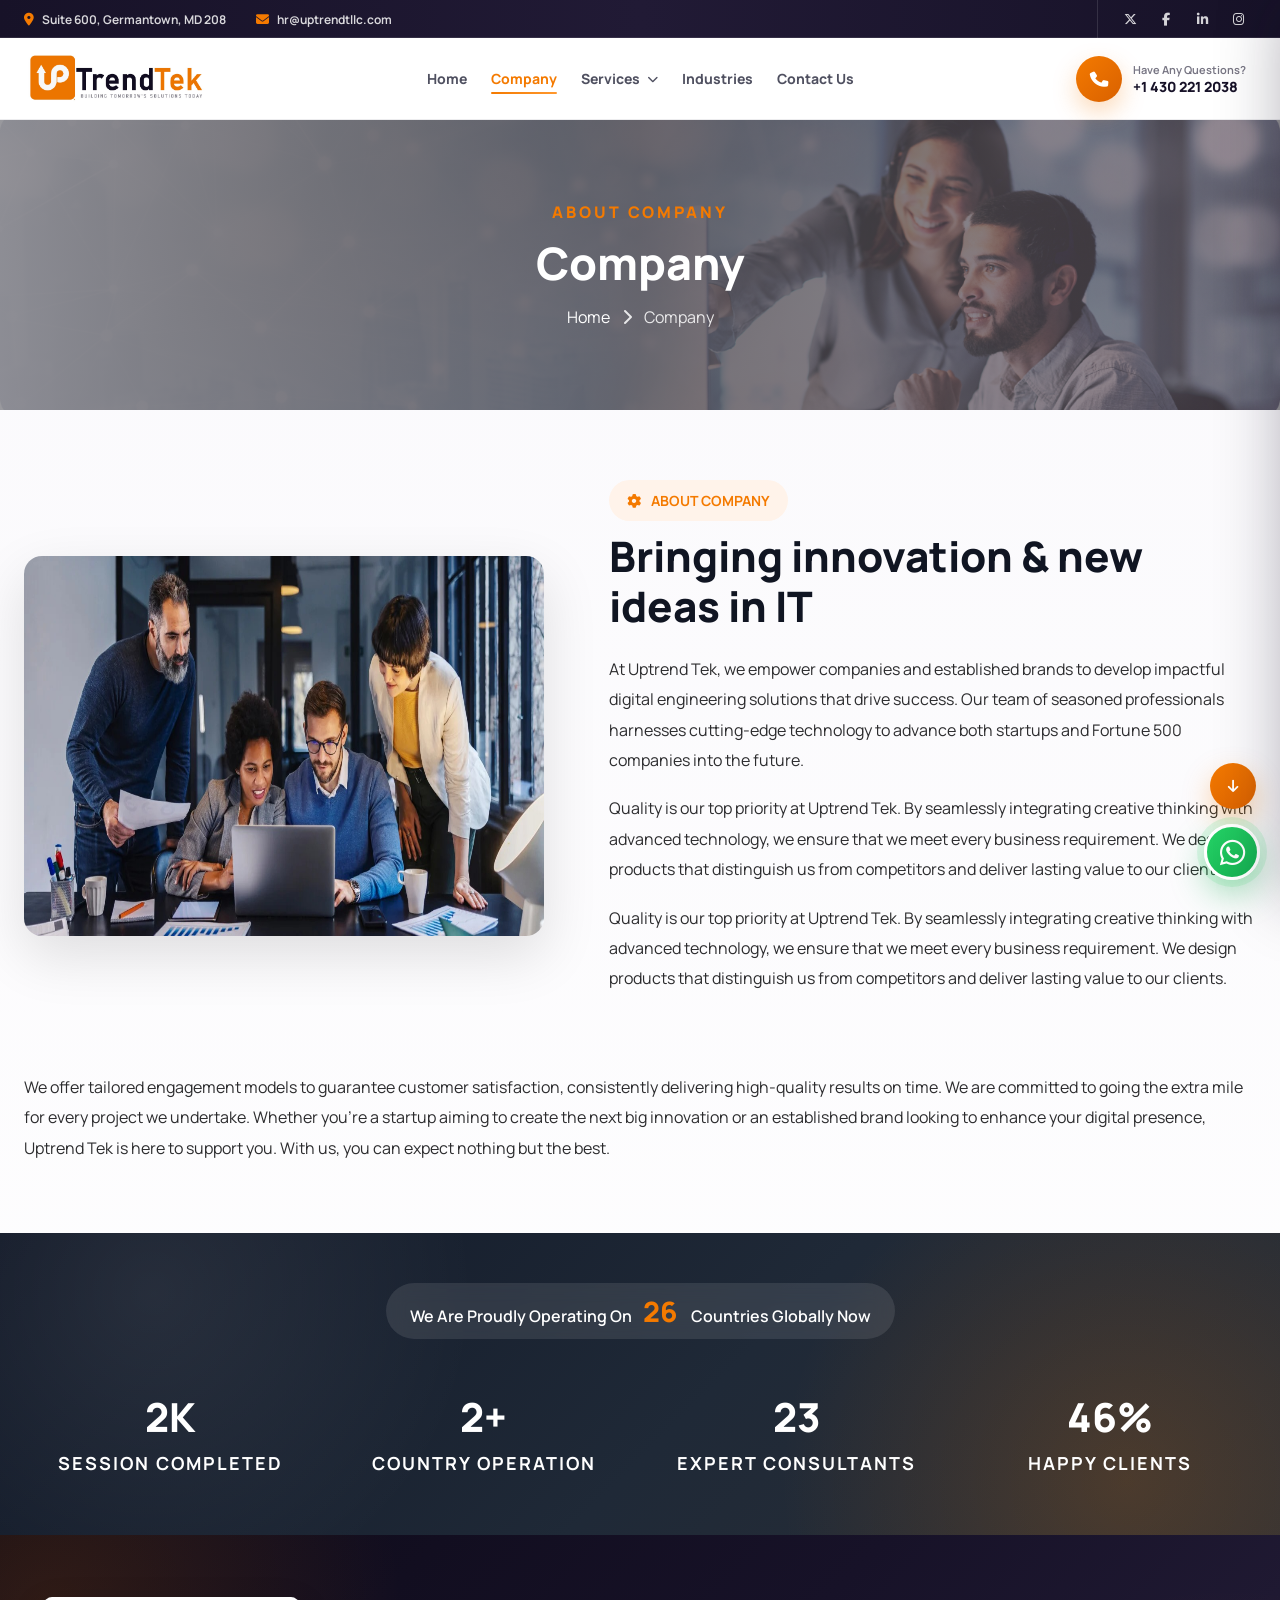
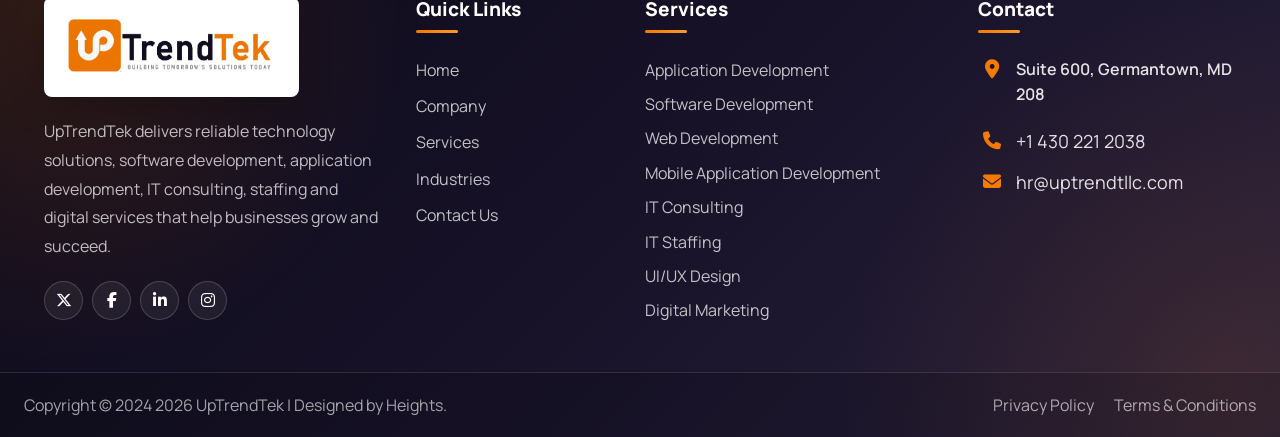
==== commit 409a0ae0: "updated url logo" ====
--- a/about.html
+++ b/about.html
@@ -16,7 +16,7 @@
   rel="icon"
   type="image/jpg"
   sizes="32x32"
-  href="assets/logo.jpg"
+  href="assets/logo1.jpg"
 >
 
   <meta
